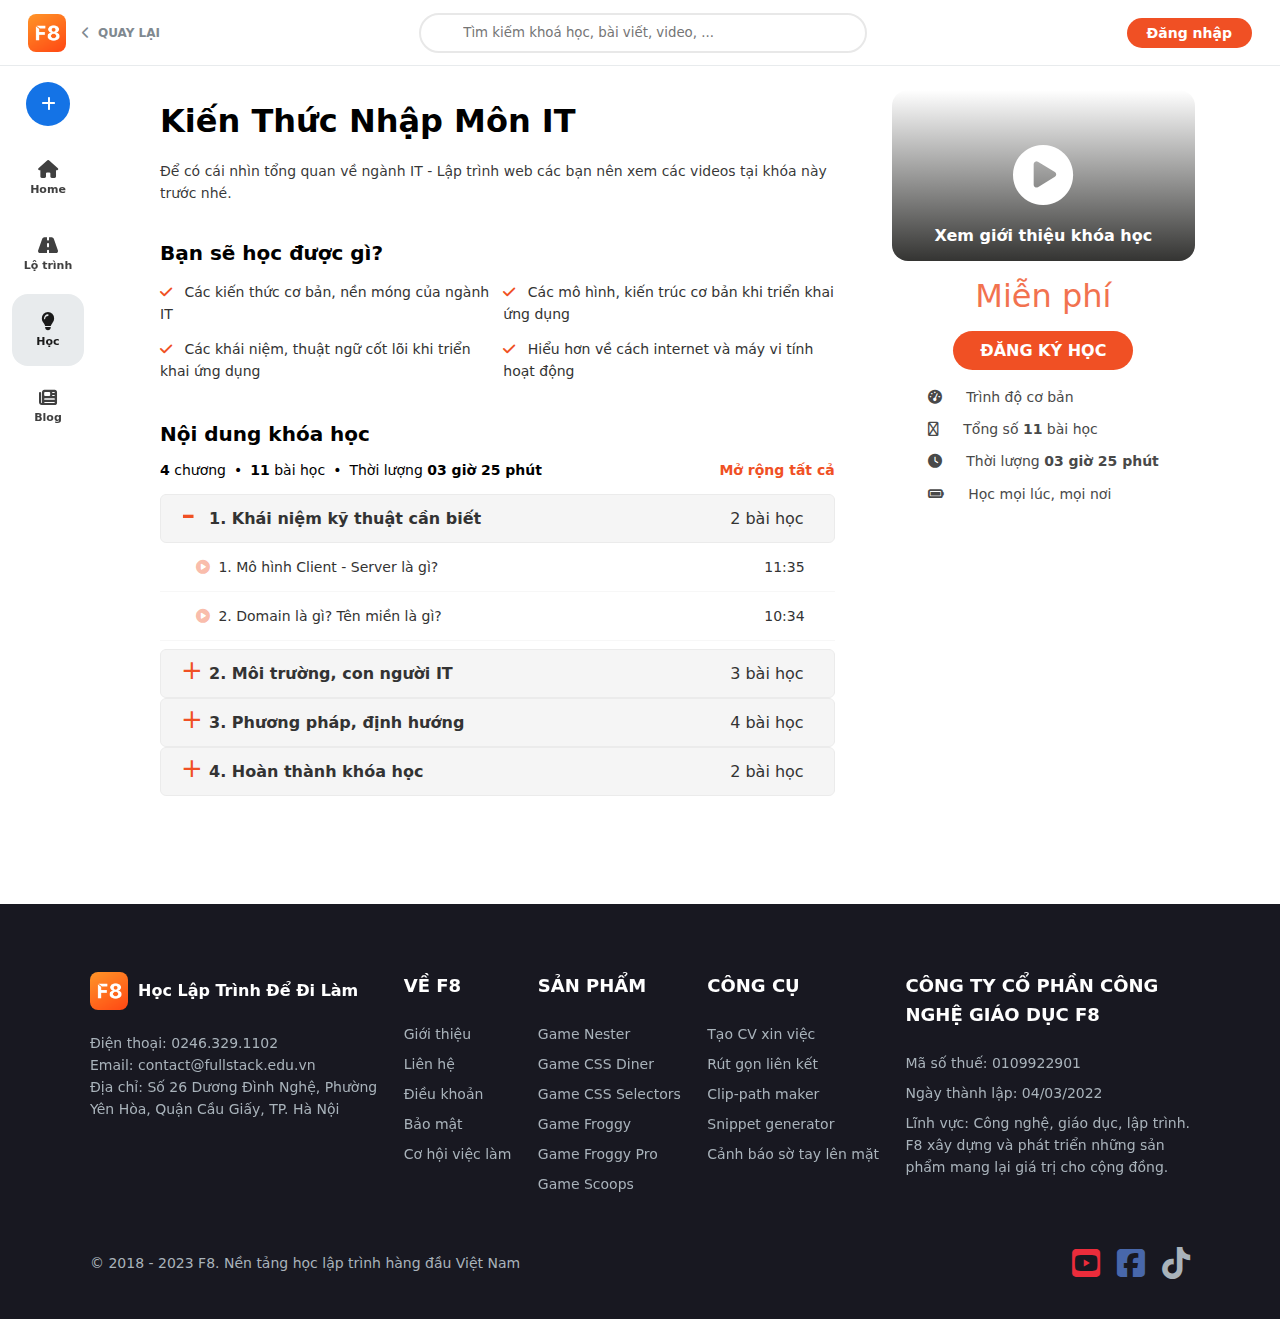
==== courses/newbie.html @ bfc20b80 "🚀" ====
<!DOCTYPE html>
<html lang="en">
  <head>
    <meta charset="UTF-8" />
    <meta http-equiv="X-UA-Compatible" content="IE=edge" />
    <meta name="viewport" content="width=device-width, initial-scale=1.0" />
    <title>Kiến Thức Nhập Môn IT | by F8</title>
    <link
      rel="shortcut icon"
      href="../img/favicon_32x32.png"
      type="image/x-icon" />
    <link
      rel="stylesheet"
      href="https://cdnjs.cloudflare.com/ajax/libs/font-awesome/6.3.0/css/all.min.css" />
    <link rel="stylesheet" href="../css/global.css" />
    <link rel="stylesheet" href="./css/course.css" />
  </head>
  <body>
    <header>
      <div class="logo-title">
        <a href="/">
          <img src="../img/f8-icon.png" alt="logo" class="logo" />
        </a>
        <a class="logo-back" href="/">
          <i class="fa fa-chevron-left" aria-hidden="true"></i>
          QUAY LẠI
        </a>
      </div>
      <div class="search">
        <div class="search-icon"></div>
        <input
          type="text"
          placeholder="Tìm kiếm khoá học, bài viết, video, ..." />
      </div>
      <a class="btn btn-primary">Đăng nhập</a>
    </header>
    <main>
      <div>
        <nav>
          <button class="nav-link nav-create">
            <i class="fa-solid fa-plus"></i>
          </button>
          <a href="/" class="nav-link">
            <i class="fa-solid fa-house"></i>
            Home</a
          >
          <a href="/learning-paths.html" class="nav-link">
            <i class="fa-solid fa-road"></i>
            Lộ trình</a
          >
          <a href="/courses.html" class="nav-link nav-active">
            <i class="fa-solid fa-lightbulb"></i>
            Học</a
          >
          <a href="/blog.html" class="nav-link">
            <i class="fa-solid fa-newspaper"></i>
            Blog</a
          >
        </nav>
      </div>
      <section class="course-container">
        <div class="course-container__left">
          <h1 class="course-name">Kiến Thức Nhập Môn IT</h1>
          <p class="course-desc">
            Để có cái nhìn tổng quan về ngành IT - Lập trình web các bạn nên xem
            các videos tại khóa này trước nhé.
          </p>
          <div class="topic">
            <div class="topic-heading">Bạn sẽ học được gì?</div>
            <ul class="topic-list">
              <li class="topic-item">
                <i class="fa fa-check" aria-hidden="true"></i>
                Các kiến thức cơ bản, nền móng của ngành IT
              </li>
              <li class="topic-item">
                <i class="fa fa-check" aria-hidden="true"></i>
                Các mô hình, kiến trúc cơ bản khi triển khai ứng dụng
              </li>
              <li class="topic-item">
                <i class="fa fa-check" aria-hidden="true"></i>
                Các khái niệm, thuật ngữ cốt lõi khi triển khai ứng dụng
              </li>
              <li class="topic-item">
                <i class="fa fa-check" aria-hidden="true"></i>
                Hiểu hơn về cách internet và máy vi tính hoạt động
              </li>
            </ul>
          </div>
          <div class="curriculum-course">
            <div class="curriculum-course__header-sticky">
              <h2 class="course-header">Nội dung khóa học</h2>
              <div class="course-subheader">
                <ul>
                  <li><strong>4</strong> chương</li>
                  <li>•</li>
                  <li><strong>11</strong> bài học</li>
                  <li>•</li>
                  <li>Thời lượng <strong>03 giờ 25 phút</strong></li>
                </ul>
                <div class="curriculum-course__toggle-btn">Mở rộng tất cả</div>
              </div>
            </div>
            <div class="curriculum-course__panel panel-active">
              <div class="curriculum-course__panel-heading">
                <span><strong>1. Khái niệm kỹ thuật cần biết</strong></span>
                <span>2 bài học</span>
              </div>
              <div class="curriculum-course__panel-body">
                <div class="lession-item">
                  <div>
                    <i class="fa-solid fa-circle-play"></i>
                    1. Mô hình Client - Server là gì?
                  </div>
                  <div>11:35</div>
                </div>
                <div class="lession-item">
                  <div>
                    <i class="fa-solid fa-circle-play"></i>
                    2. Domain là gì? Tên miền là gì?
                  </div>
                  <div>10:34</div>
                </div>
              </div>
            </div>
            <div class="curriculum-course__panel">
              <div class="curriculum-course__panel-heading">
                <span><strong>2. Môi trường, con người IT</strong></span>
                <span>3 bài học</span>
              </div>
              <div class="curriculum-course__panel-body">
                <div class="lession-item">
                  <div>
                    <i class="fa-solid fa-circle-play"></i>
                    3. Học IT cần tố chất gì? Góc nhìn khác từ chuyên gia định
                    hướng giáo dục
                  </div>
                  <div>24:10</div>
                </div>
                <div class="lession-item">
                  <div>
                    <i class="fa-solid fa-circle-play"></i>
                    4. Sinh viên IT đi thực tập tại doanh nghiệp cần biết những
                    gì?
                  </div>
                  <div>34:51</div>
                </div>
                <div class="lession-item">
                  <div>
                    <i class="fa-solid fa-circle-play"></i>
                    5. Trải nghiệm thực tế sau 2 tháng làm việc tại doanh nghiệp
                    của học viên F8?
                  </div>
                  <div>47:13</div>
                </div>
              </div>
            </div>
            <div class="curriculum-course__panel">
              <div class="curriculum-course__panel-heading">
                <span><strong>3. Phương pháp, định hướng</strong></span>
                <span>4 bài học</span>
              </div>
              <div class="curriculum-course__panel-body">
                <div class="lession-item">
                  <div>
                    <i class="fa-solid fa-circle-play"></i>
                    6. Phương pháp học lập trình của Admin F8?
                  </div>
                  <div>24:06</div>
                </div>
                <div class="lession-item">
                  <div>
                    <i class="fa-solid fa-circle-play"></i>
                    7. Làm sao để có thu nhập cao và đi xa hơn trong ngành IT?
                  </div>
                  <div>25:40</div>
                </div>
                <div class="lession-item">
                  <div>
                    <i class="fa-solid fa-circle-play"></i>
                    8. 8 lời khuyên giúp học lập trình tại F8 hiệu quả hơn!
                  </div>
                  <div>06:27</div>
                </div>
                <div class="lession-item">
                  <div>
                    <i class="fa-solid fa-circle-play"></i>
                    9. Tại sao nên học trên website này hơn là học trên Youtube?
                  </div>
                  <div>08:14</div>
                </div>
              </div>
            </div>
            <div class="curriculum-course__panel">
              <div class="curriculum-course__panel-heading">
                <span><strong>4. Hoàn thành khóa học</strong></span>
                <span>2 bài học</span>
              </div>
              <div class="curriculum-course__panel-body">
                <div class="lession-item">
                  <div>
                    <i class="fa-solid fa-file-lines"></i>
                    10. Ứng tuyển xin việc làm
                  </div>
                  <div>12:00</div>
                </div>
                <div class="lession-item">
                  <div>
                    <i class="fa-solid fa-file-lines"></i>
                    11. Hoàn thành khóa học
                  </div>
                  <div>01:00</div>
                </div>
              </div>
            </div>
          </div>
        </div>
        <div class="course-container__right">
          <div>
            <div class="course-video">
              <div
                class="course-video__img"
                style="
                  background-image: url(https://files.fullstack.edu.vn/f8-prod/courses/7.png);
                "></div>
              <i class="fa fa-play-circle" aria-hidden="true"></i>
              <p>Xem giới thiệu khóa học</p>
            </div>
            <h5>Miễn phí</h5>
            <a href="#" class="btn btn-primary"> ĐĂNG KÝ HỌC </a>
            <ul>
              <li>
                <i class="fa-solid fa-gauge-high"></i>
                Trình độ cơ bản
              </li>
              <li>
                <i class="fa-regular fa-film"></i>
                Tổng số <strong>11</strong> bài học
              </li>
              <li>
                <i class="fa-solid fa-clock"></i>
                Thời lượng
                <strong>03 giờ 25 phút</strong>
              </li>
              <li>
                <i class="fa-solid fa-battery-full"></i>
                Học mọi lúc, mọi nơi
              </li>
            </ul>
          </div>
        </div>
      </section>
    </main>
    <footer>
      <section class="footer-container">
        <section class="footer-row">
          <div class="footer-col">
            <h2 class="footer-col-top footer-logo">
              <a href="/">
                <img src="../img/f8-icon.png" alt="logo" class="logo" />
              </a>
              <span> Học Lập Trình Để Đi Làm </span>
            </h2>
            <p class="footer-contact">
              Điện thoại:
              <a href="tel:0246.329.1102">0246.329.1102</a>
              <br />
              Email:
              <a href="mailto:contact@fullstack.edu.vn"
                >contact@fullstack.edu.vn</a
              >
              <br />
              Địa chỉ: Số 26 Dương Đình Nghệ, Phường <br />
              Yên Hòa, Quận Cầu Giấy, TP. Hà Nội
            </p>
            <a href="#">
              <img
                src="https://fullstack.edu.vn/static/media/dmca.2593d9ecf1c982e3c3a2.png"
                alt=""
                class="footer-dmca" />
            </a>
          </div>
          <div class="footer-col">
            <h2 class="footer-col-top">VỀ F8</h2>
            <a href="">Giới thiệu</a>
            <a href="">Liên hệ</a>
            <a href="">Điều khoản</a>
            <a href="">Bảo mật</a>
            <a href="">Cơ hội việc làm</a>
          </div>
          <div class="footer-col">
            <h2 class="footer-col-top">Sản phẩm</h2>
            <a href="">Game Nester</a>
            <a href="">Game CSS Diner</a>
            <a href="">Game CSS Selectors</a>
            <a href="">Game Froggy</a>
            <a href="">Game Froggy Pro</a>
            <a href="">Game Scoops</a>
          </div>
          <div class="footer-col">
            <h2 class="footer-col-top">Công cụ</h2>
            <a href="">Tạo CV xin việc</a>
            <a href="">Rút gọn liên kết</a>
            <a href="">Clip-path maker</a>
            <a href="">Snippet generator</a>
            <a href="">Cảnh báo sờ tay lên mặt</a>
          </div>
          <div class="footer-col">
            <h2 class="footer-col-top">
              CÔNG TY CỔ PHẦN CÔNG <br />
              NGHỆ GIÁO DỤC F8
            </h2>
            <p>Mã số thuế: 0109922901</p>
            <p>Ngày thành lập: 04/03/2022</p>
            <p>
              Lĩnh vực: Công nghệ, giáo dục, lập trình. <br />
              F8 xây dựng và phát triển những sản <br />
              phẩm mang lại giá trị cho cộng đồng.
            </p>
          </div>
        </section>
        <section class="footer-row">
          <div class="footer-copyright">
            © 2018 - 2023 F8. Nền tảng học lập trình hàng đầu Việt Nam
          </div>
          <div class="social-list">
            <i class="fa-brands fa-square-youtube"></i>
            <i class="fa-brands fa-square-facebook"></i>
            <i class="fa-brands fa-tiktok"></i>
          </div>
        </section>
      </section>
    </footer>
  </body>
  <script src="course.js"></script>
</html>
---- css/global.css ----
:root {
  --primary-color: #f05024;
  --black: #000000;
  --white: #ffffff;
  --text-black: #292929;
  --text-gray: #666666;
  --text-color: #333;
  --system-ui: system-ui, "Segoe UI", Roboto, Helvetica, Arial, sans-serif;
}

* {
  box-sizing: border-box;
  margin: 0;
  padding: 0;
  transition: all 0.25s ease-in-out;
  font-family: var(--system-ui);
}

html {
  font-size: 62.5%;
}

body {
  text-rendering: optimizeSpeed;
  overflow-y: overlay;
  font-size: 1.6rem;
}

html *::-webkit-scrollbar {
  width: 8px;
  height: 8px;
  border-radius: 0;
}
html *::-webkit-scrollbar-thumb {
  background-color: rgba(0, 0, 0, 0.15);
  border-radius: 4px;
}
html *::-webkit-scrollbar-track {
  background-color: transparent;
  border-radius: 0;
}
html *::-moz-selection {
  background-color: var(--primary-color);
  color: var(--white);
}
html *::selection {
  background-color: var(--primary-color);
  color: var(--white);
}

button,
input,
[tabindex] {
  outline: none;
  border: none;
}

a {
  color: inherit;
  text-decoration: none;
}

ul {
  list-style-type: none;
}

h1,
h2,
h3,
h4,
h5,
h6,
strong {
  font-weight: 600;
}

.btn {
  display: inline-flex;
  justify-content: center;
  padding: 7.8px 16px;
  background-color: var(--white);
  cursor: pointer;
  border-radius: 999px;
  font-size: 1.4rem;
  font-weight: 600;
  color: var(--black);
}
.btn.btn-primary {
  padding: 7px 20px;
  background-color: var(--primary-color);
  color: var(--white);
}
.btn.btn-primary:hover {
  opacity: 0.9;
}
.btn.btn-outline {
  padding: 10px 16px;
  background-color: transparent;
  border: 2px solid var(--text-black);
  font-weight: 700;
  color: var(--text-black);
}
.btn.btn-outline:hover {
  background-color: var(--text-black);
  color: var(--white);
}

header {
  display: flex;
  justify-content: space-between;
  align-items: center;
  position: sticky;
  z-index: 20;
  top: 0;
  left: 0;
  right: 0;
  height: 66px;
  padding: 0 28px;
  background-color: var(--white);
  border-bottom: 1px solid #e8ebed;
  font-size: 1.4rem;
}
header div {
  display: flex;
  align-items: center;
}
header .logo-title {
  gap: 16px;
}
header .logo-title h4 {
  font-weight: 700;
}
header .logo-title a {
  display: flex;
}
header .logo-back {
  align-items: center;
  gap: 8px;
  cursor: pointer;
  font-size: 1.2rem;
  font-weight: 600;
  line-height: 1;
  color: #808990;
  text-transform: uppercase;
}
header .logo-back:hover i {
  transform: translateX(-2px);
}
header .search {
  width: 448px;
  height: 40px;
  padding: 0 16px 0 8px;
  transition: border-color 0.2s ease-in-out;
  border: 2px solid #e8e8e8;
  border-radius: 20px;
}
header .search input {
  caret-color: #444;
  outline: none;
  flex: 1 1;
  height: 100%;
  padding: 0 4px;
  border: none;
}
header .search:focus-within {
  border-color: #444;
}
header .search-icon {
  opacity: 0.7;
  width: 30px;
  height: 32px;
  transition: opacity 0.2s ease-in-out;
  background-color: #fff;
  background-image: url(https://fullstack.edu.vn/static/media/search.9bd3926522ea0937310c.svg);
  background-repeat: no-repeat;
  background-position: 50%;
  background-size: 18px;
  border-radius: 50%;
}

.logo {
  -o-object-fit: contain;
  object-fit: contain;
  flex-shrink: 0;
  width: 38px;
  height: 38px;
  border-radius: 8px;
}

nav {
  display: flex;
  flex-direction: column;
  align-items: center;
  gap: 4px;
  position: sticky;
  z-index: 8;
  top: 66px;
  left: 0;
  width: 96px;
  padding: 8px;
}
nav .nav-link {
  display: flex;
  flex-direction: column;
  justify-content: center;
  align-items: center;
  gap: 4px;
  position: relative;
  width: 72px;
  height: 72px;
  border-radius: 16px;
  font-size: 1.1rem;
  font-weight: 600;
  color: #404040;
}
nav .nav-link i {
  font-size: 1.8rem;
}
nav .nav-active,
nav .nav-link:not(:first-child):hover {
  background-color: #e8ebed;
  color: #1a1a1a;
}
nav .nav-create {
  display: flex;
  justify-content: center;
  align-items: center;
  width: 44px;
  height: 44px;
  margin: 8px 0 12px;
  background-color: #1473e6;
  cursor: pointer;
  border-color: #1473e6;
  border-radius: 50%;
  color: #fff;
}
nav .nav-create i {
  font-size: 1.6rem;
}
nav .nav-create:hover i {
  transform: scale(1.4);
}
nav .nav-create-popup {
  box-shadow: 0 -4px 32px rgba(0, 0, 0, 0.2);
  display: none;
  position: absolute;
  z-index: 1;
  top: 90%;
  left: 16px;
  min-width: 200px;
  padding: 8px 0;
  animation: fadeDown 0.5s ease;
  background-color: white;
  border-radius: 10px;
  font-size: 1.4rem;
}
nav .popup-link {
  display: inline-block;
  width: 100%;
  padding: 12px 20px;
  cursor: pointer;
  font-weight: normal;
}
nav .popup-link i {
  margin-right: 16px;
}
nav .popup-link:hover {
  background-color: #f0f0f0;
  color: #292929;
}
nav .nav-link:has(.nav-create).active .nav-create i {
  transform: scale(1.4) rotate(45deg);
}
nav .nav-link:has(.nav-create).active .nav-create-popup {
  display: block;
}

@keyframes fadeDown {
  0% {
    opacity: 0;
    top: 50%;
  }
  100% {
    top: 90%;
    opacity: 1;
  }
}
main {
  display: flex;
}

footer {
  overflow: hidden;
  padding: 68px 0 40px;
  background-color: #181821;
  color: #a9b3bb;
}
footer .footer-container {
  width: 100%;
  max-width: 1100px;
  margin: 0 auto;
}
footer .footer-row {
  display: flex;
  justify-content: space-between;
}
footer .footer-row + .footer-row {
  margin-top: 52px;
}
footer .footer-col {
  display: flex;
  flex-direction: column;
  gap: 8px;
  position: relative;
  font-size: 1.4rem;
  line-height: 2.2rem;
  color: #a9b3bb;
}
footer .footer-col .footer-dmca {
  margin-top: 20px;
}
footer .footer-col > a:hover {
  color: #fff;
}
footer .footer-col-top {
  display: flex;
  align-items: center;
  margin-bottom: 14px;
  color: #fff;
}
footer .footer-col-top:not(.footer-logo) {
  font-size: 1.8rem;
  line-height: 1.6;
  text-transform: uppercase;
}
footer .footer-col-top.footer-logo {
  font-size: 1.6rem;
}
footer .footer-col-top.footer-logo a {
  display: flex;
  margin-right: 10px;
}
footer .footer-copyright {
  margin: auto 0;
  font-size: 1.4rem;
}
footer .social-list i {
  margin-left: 12px;
  font-size: 3.2rem;
}
footer .social-list i:hover {
  opacity: 0.9;
}
footer .social-list i.fa-square-youtube {
  color: #eb2c3b;
}
footer .social-list i.fa-square-facebook {
  color: #4867aa;
}

.defaut-container {
  width: 100%;
  margin-bottom: 60px;
  padding: 8px 84px 0 64px;
}
.defaut-container .defaut-heading {
  margin: 16px 0;
  font-size: 2.8rem;
  font-weight: 900;
  color: var(--text-black);
}
.defaut-container .defaut-desc {
  max-width: 840px;
  margin: 16px 0;
  font-size: 1.5rem;
  line-height: 1.6;
  color: var(--text-black);
  word-wrap: break-word;
}

.suggestion-box {
  display: flex;
  justify-content: space-between;
  align-items: center;
}
.suggestion-box .suggestion-info {
  width: 400px;
}
.suggestion-box h2 {
  font-size: 2.4rem;
  font-weight: 900;
  line-height: 1.6;
}
.suggestion-box p {
  margin: 16px 0;
  font-size: 1.4rem;
  line-height: 1.6;
}
.suggestion-box img {
  position: relative;
  right: -44px;
  width: 420px;
}

.scroll-list {
  margin-top: 54px;
}
.scroll-list .scroll-list__heading-wrap {
  display: flex;
  justify-content: space-between;
  align-items: center;
}
.scroll-list .scroll-list__heading {
  font-size: 2.4rem;
  font-weight: 900;
  color: #242424;
}
.scroll-list .scoll-list__view-all {
  font-weight: 500;
  color: var(--primary-color);
}
.scroll-list .scoll-list__view-all i {
  font-size: 1.2rem;
}
.scroll-list .scoll-list__view-all:hover {
  text-decoration: underline;
}
.scroll-list .scoll-list__view-all:hover i {
  transform: translateX(4px);
}
.scroll-list .scroll-list__label {
  position: relative;
  top: -4px;
  right: -2px;
  padding: 3px 6px;
  background-color: #1473e6;
  border-radius: 4px;
  font-size: 1.2rem;
  font-weight: 500;
  color: #fff;
  text-transform: uppercase;
}
.scroll-list .scroll-list__body {
  display: grid;
  gap: 30px 24px;
  grid-template-columns: repeat(4, 1fr);
  margin: 16px 0;
}
.scroll-list .scroll-list_subheading {
  margin-bottom: 12px;
  font-size: 1.4rem;
  color: #82919b;
}

.common-item .common-img {
  -o-object-fit: cover;
  object-fit: cover;
  display: block;
  position: relative;
  overflow: hidden;
  width: 100%;
  padding-top: 56.25%;
  background-color: rgba(0, 0, 0, 0.1);
  background-repeat: no-repeat;
  background-position: 50%;
  background-size: cover;
  border-radius: 16px;
}
.common-item .common-img .btn {
  position: absolute;
  z-index: 1;
  top: 60%;
  left: 50%;
  visibility: hidden;
  opacity: 0;
  transform: translate(-50%, -50%);
  transition: all 0.3s ease 0s;
}
.common-item a.common-img:after {
  inset: 0;
  content: "";
  position: absolute;
  opacity: 0;
  transition: all 0.3s ease 0s;
  background-color: rgba(0, 0, 0, 0.5);
  border-radius: 16px;
}
.common-item a.common-img:hover:after {
  opacity: 1;
}
.common-item a.common-img:hover .btn {
  top: 50%;
  visibility: visible;
  opacity: 1;
}
.common-item .common-title {
  -webkit-line-clamp: 1;
  -webkit-box-orient: vertical;
  display: -webkit-box;
  overflow: hidden;
  margin: 10px 0 11px;
  font-size: 1.6rem;
  font-weight: 500;
  line-height: 1.4;
  color: var(--text-black);
  text-overflow: ellipsis;
  word-break: break-word;
}
.common-item .proicon {
  pointer-events: none;
  position: absolute;
  z-index: 2;
  top: 12px;
  left: 12px;
  width: 26px;
  height: 30px;
  padding: 5px;
  background-color: rgba(0, 0, 0, 0.3);
  border-radius: 8px;
}
.common-item .old-price {
  margin-right: 8px;
  font-size: 1.4rem;
  text-decoration: line-through;
}
.common-item .new-price {
  font-size: 1.6rem;
  font-weight: 600;
  color: var(--primary-color);
}
.common-item .students-count {
  display: flex;
  align-items: center;
  gap: 8px;
  font-size: 1.4rem;
  color: var(--text-gray);
}

.fallback-avatar {
  font-size: 2.9px;
}
.fallback-avatar .fallback-avatar__img {
  -o-object-fit: cover;
  object-fit: cover;
  width: 9em;
  height: 9em;
  border-radius: 50%;
}
.fallback-avatar.fallback-avatar__pro {
  display: flex;
  justify-content: center;
  align-items: center;
  position: relative;
  padding: 0.7em;
  background: linear-gradient(180deg, #ffd900, #b45264 93.68%);
  border-radius: 50%;
}
.fallback-avatar .fallback-crow {
  position: absolute;
  top: -0.6em;
  right: -1em;
  transform: rotate(45deg);
  width: 3.2em !important;
  height: 3.2em !important;
}
---- courses/css/course.css ----
.course-container {
  display: grid;
  gap: 24px;
  grid-template-columns: 2fr 1fr;
  width: 100%;
  margin-top: 24px;
  padding: 0 84px 68px 64px;
}

.course-container__left .course-name {
  min-height: 33px;
  margin: 12px 0;
  font-size: 3.2rem;
  font-weight: 700;
}
.course-container__left .course-desc {
  margin-top: 20px;
  font-size: 1.4rem;
  line-height: 1.6;
  color: rgba(0, 0, 0, 0.8);
}
.course-container__left .topic {
  margin-top: 36px;
}
.course-container__left .topic-heading {
  margin: 32px 0 16px;
  font-size: 2rem;
  font-weight: 700;
}
.course-container__left .topic-list {
  display: grid;
  gap: 12px;
  grid-template-columns: 1fr 1fr;
}
.course-container__left .topic-item {
  font-size: 1.4rem;
  line-height: 1.6;
  color: var(--text-color);
}
.course-container__left .topic-item i {
  margin-right: 8px;
  font-size: 1.4rem;
  color: var(--primary-color);
}

.curriculum-course {
  margin: 40px 0;
}
.curriculum-course .curriculum-course__header-sticky {
  position: sticky;
  z-index: 2;
  top: 66px;
  padding-bottom: 12px;
  background-color: #fff;
}
.curriculum-course .course-header {
  margin: 16px 0;
  font-size: 2rem;
  font-weight: 700;
}
.curriculum-course .course-subheader {
  display: flex;
  justify-content: space-between;
  align-items: center;
  margin: 4px 0;
  font-size: 1.4rem;
}
.curriculum-course .course-subheader ul {
  display: flex;
  gap: 8px;
}
.curriculum-course .curriculum-course__toggle-btn {
  -webkit-user-select: none;
  -moz-user-select: none;
  user-select: none;
  margin-left: auto;
  font-weight: 600;
  color: var(--primary-color);
}
.curriculum-course .curriculum-course__toggle-btn:hover {
  opacity: 0.8;
  cursor: pointer;
}
.curriculum-course .curriculum-course__panel .curriculum-course__panel-heading {
  display: flex;
  justify-content: space-between;
  position: sticky;
  z-index: 1;
  top: 143px;
  overflow: hidden;
  padding: 14px 30px 14px 48px;
  background: #f5f5f5;
  cursor: pointer;
  border: 1px solid #ebebeb;
  border-radius: 6px;
  font-size: 1.6rem;
  font-weight: 400;
  color: var(--text-color);
}
.curriculum-course
  .curriculum-course__panel
  .curriculum-course__panel-heading:before {
  content: "+";
  position: absolute;
  top: 9%;
  left: 20px;
  font-size: 26px;
  font-weight: 300;
  color: var(--primary-color);
}
.curriculum-course
  .curriculum-course__panel.panel-active
  .curriculum-course__panel-body {
  display: block;
}
.curriculum-course
  .curriculum-course__panel.panel-active
  .curriculum-course__panel-heading:before {
  content: "-";
  top: -10%;
  font-size: 40px;
}
.curriculum-course .curriculum-course__panel-body {
  display: none;
  margin-bottom: 8px;
}
.curriculum-course .curriculum-course__panel-body .lession-item {
  display: flex;
  justify-content: space-between;
  position: relative;
  overflow: hidden;
  padding: 0 30px 0 36px;
  border-bottom: 1px solid rgba(0, 0, 0, 0.03);
  font-size: 1.4rem;
  line-height: 48px;
  color: var(--text-color);
}
.curriculum-course .curriculum-course__panel-body .lession-item i {
  margin-right: 4px;
  color: rgba(240, 81, 35, 0.4);
}

.curriculum-course
  .curriculum-course__panel-body
  .lession-item
  i.fa-file-lines {
  color: #666;
  opacity: 0.6;
}

.course-container__right > div {
  align-items: center;
  background: #fff;
  display: flex;
  flex-direction: column;
  margin-bottom: 60px;
  margin-left: 32px;
  padding-bottom: 20px;
  gap: 16px;
  position: sticky;
  top: 90px;
}
.course-container__right .course-video {
  border-radius: 16px;
  overflow: hidden;
  position: relative;
  -webkit-user-select: none;
  -moz-user-select: none;
  user-select: none;
  width: calc(100% - 2px);
}
.course-container__right .course-video i {
  color: var(--white);
  font-size: 6rem;
  left: 50%;
  position: absolute;
  top: 50%;
  transform: translate(-50%, -50%);
  transition: all 0.3s linear;
  z-index: 1;
}
.course-container__right .course-video p {
  bottom: 0;
  color: var(--white);
  font-size: 1.6rem;
  font-weight: 600;
  left: 0;
  position: absolute;
  right: 0;
  text-align: center;
  width: 100%;
  z-index: 1;
  margin-bottom: 16px;
}
.course-container__right .course-video::after {
  background-image: linear-gradient(
    180deg,
    rgba(30, 30, 28, 0),
    rgba(30, 30, 28, 0.9)
  );
  bottom: 0;
  content: "";
  display: block;
  left: 0;
  position: absolute;
  right: 0;
  top: 0;
  transition: all 0.3s linear;
}
.course-container__right .course-video__img {
  background-position: 50% 50%;
  background-repeat: no-repeat;
  background-size: 100% auto;
  padding-top: 56.25%;
  width: 100%;
}
.course-container__right h5 {
  color: var(--primary-color);
  font-size: 32px;
  font-weight: 400;
  margin: 0 auto;
  opacity: 0.8;
}
.course-container__right .btn-primary {
  font-size: 1.6rem;
  min-width: 180px;
  padding: 10px 16px;
}
.course-container__right ul li {
  color: #494949;
  font-size: 1.4rem;
  line-height: 1.6;
  margin-bottom: 10px;
}
.course-container__right ul li i {
  margin-right: 20px;
}
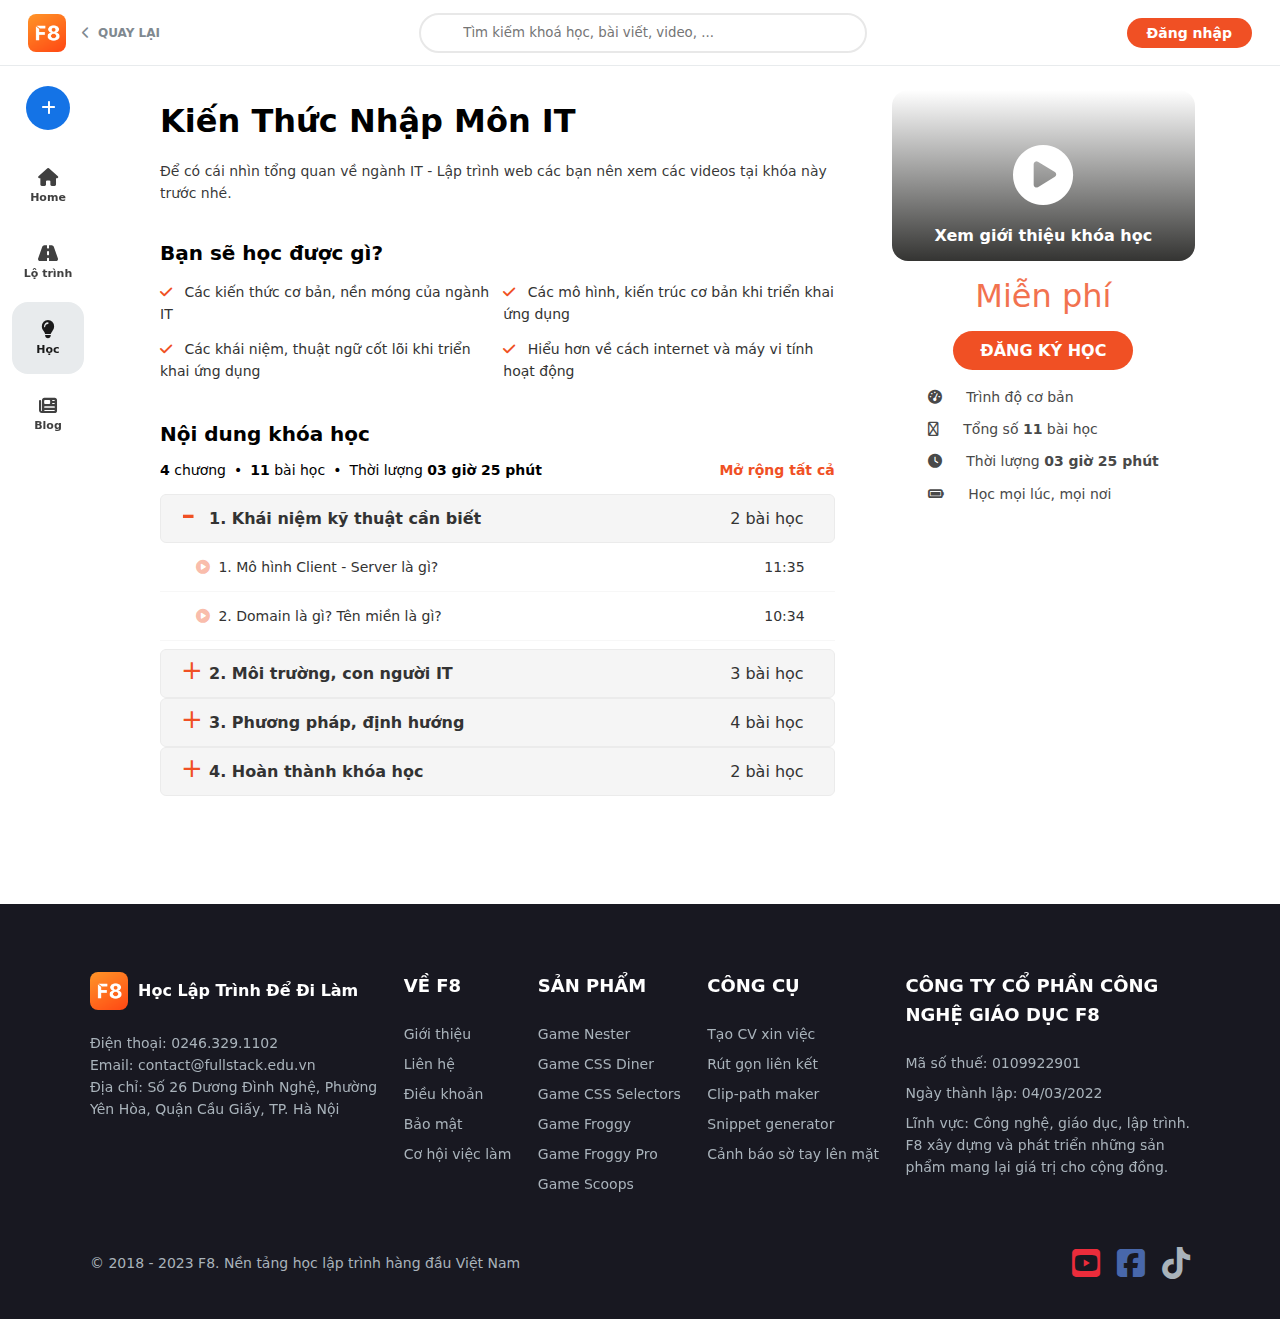
==== commit deafc8bd: "nav-create in  newbie" ====
--- a/courses/newbie.html
+++ b/courses/newbie.html
@@ -37,9 +37,17 @@
     <main>
       <div>
         <nav>
-          <button class="nav-link nav-create">
-            <i class="fa-solid fa-plus"></i>
-          </button>
+          <div class="nav-link">
+            <button class="nav-create">
+              <i class="fa-solid fa-plus"></i>
+            </button>
+            <div class="nav-create-popup">
+              <a class="popup-link">
+                <i class="fa-solid fa-pen"></i>
+                Viết bog
+              </a>
+            </div>
+          </div>
           <a href="/" class="nav-link">
             <i class="fa-solid fa-house"></i>
             Home</a
@@ -331,5 +339,6 @@
       </section>
     </footer>
   </body>
+  <script src="../global.js"></script>
   <script src="course.js"></script>
 </html>
